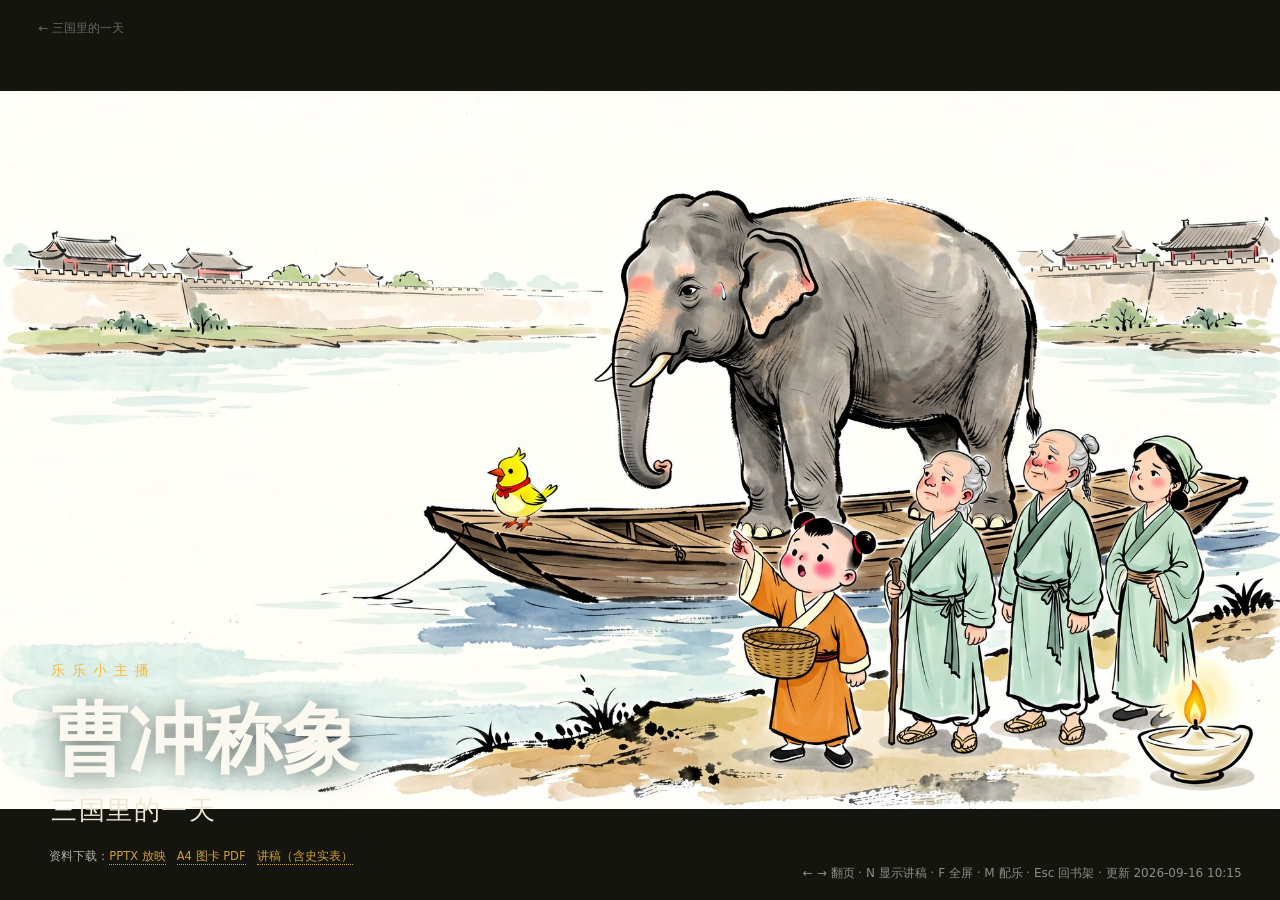
==== s/caochong/index.html @ e48a62f7 "feat: 上架《曹冲称象》12 页（三国里的一天 第 3 本） - 12 页 2K 插图 + 大屏放映 PPTX（4.4MB）+ A4 图卡 PDF（5.8MB）+ 讲稿（含史实表与争议附录） - " ====
<!DOCTYPE html>
<html lang="zh-CN">
<head>
<meta charset="utf-8">
<meta name="viewport" content="width=device-width,initial-scale=1,viewport-fit=cover">
<title>曹冲称象 · 三国里的一天</title>
<meta name="description" content="一头大象有多重？大人们一个一个摇头，一个五六岁的小孩站出来说：我有办法。">
<meta property="og:title" content="曹冲称象 · 三国里的一天">
<meta property="og:description" content="一头大象有多重？大人们一个一个摇头，一个五六岁的小孩站出来说：我有办法。">
<meta property="og:image" content="pages/01-cover.jpg">
<link rel="stylesheet" href="../../assets/series.css">
<link rel="stylesheet" href="../../assets/deck.css">
</head>
<body class="notes-off">
<a class="home" href="../../">三国里的一天</a>
<div class="rail" id="rail"></div>
<div id="stage">
<div class="slide" data-n="1"><img src="pages/01-cover.jpg" alt="封面" decoding="async"><div class="titlecard"><div class="kicker">乐乐小主播</div><h1>曹冲称象</h1><div class="sub">三国里的一天</div></div></div>
<div class="slide" data-n="2"><img src="pages/02-southern-forest.jpg" alt="大象本来住在我们这里" decoding="async"><div class="cap"><h2><span class="n">02</span>大象本来住在我们这里</h2></div><div class="notes"><div class="cue">动作提示：手往南边指</div><div class="say">很久很久以前，大象就住在我们这片土地上。后来天气变冷了，人也越来越多，它们就一路往南搬，搬到了又暖又有水的地方。</div></div></div>
<div class="slide" data-n="3"><img src="pages/03-imagine.jpg" alt="想象这个词" decoding="async"><div class="cap"><h2><span class="n">03</span>想象这个词</h2></div><div class="notes"><div class="cue">动作提示：手指点点太阳穴，做“想”的样子</div><div class="say">到战国的时候，北方人已经很少见到活着的大象了——只能对着象骨头，照着图画去猜它长什么样。「想象」这个词，就是这么来的。</div></div></div>
<div class="slide" data-n="4"><img src="pages/04-sun-quan-sends.jpg" alt="孙权送象" decoding="async"><div class="cap"><h2><span class="n">04</span>孙权送象</h2></div><div class="notes"><div class="cue">动作提示：手往前一送</div><div class="say">江东有个年轻人叫孙权，他刚接手哥哥留下的地方。他想跟北方的曹操交个朋友，就派人送去一头大象。</div></div></div>
<div class="slide" data-n="5"><img src="pages/05-capital-stir.jpg" alt="许都炸开了锅" decoding="async"><div class="cap"><h2><span class="n">05</span>许都炸开了锅</h2></div><div class="notes"><div class="cue">动作提示：踮脚、仰头，做出看稀奇的样子</div><div class="say">一头大象从南边来——许都炸开了锅！有人比个子，有人踮脚看它的鼻子，有人嘀咕：它一顿得吃多少啊？</div></div></div>
<div class="slide" data-n="6"><img src="pages/06-how-heavy.jpg" alt="曹操的问题" decoding="async"><div class="cap"><h2><span class="n">06</span>曹操的问题</h2></div><div class="notes"><div class="cue">动作提示：摊手提问</div><div class="say">曹操也来看这头大象了。他围着它转了一圈，问了一个大家都答不上来的问题：「它到底有多重？」</div></div></div>
<div class="slide" data-n="7"><img src="pages/07-four-shake-heads.jpg" alt="大人们都摇头" decoding="async"><div class="cap"><h2><span class="n">07</span>大人们都摇头</h2></div><div class="notes"><div class="cue">动作提示：每说一个数摇一次头</div><div class="say">一、二、三、四……大人们一个一个摇头。那时候没有那么大的秤，谁也没办法。</div></div></div>
<div class="slide" data-n="8"><img src="pages/08-boy-speaks.jpg" alt="我有办法" decoding="async"><div class="cap"><h2><span class="n">08</span>我有办法</h2></div><div class="notes"><div class="cue">动作提示：举起一只手，声音亮一点</div><div class="say">这时候，一个小孩子站出来了。他叫曹冲，才五六岁。他说：「我有办法！」</div></div></div>
<div class="slide" data-n="9"><img src="pages/09-elephant-on-boat.jpg" alt="把大象请上船" decoding="async"><div class="cap"><h2><span class="n">09</span>把大象请上船</h2></div><div class="notes"><div class="cue">动作提示：手往下压，做船下沉的样子</div><div class="say">第一步：把大象请上船。船沉下去了，他在船舷上画一条线。</div></div></div>
<div class="slide" data-n="10"><img src="pages/10-swap-stones.jpg" alt="换成石头" decoding="async"><div class="cap"><h2><span class="n">10</span>换成石头</h2></div><div class="notes"><div class="cue">动作提示：一块一块数着装</div><div class="say">第二步：大象下船，换成石头。一块、两块、三块……搬到船又沉到那条线一样高。</div></div></div>
<div class="slide" data-n="11"><img src="pages/11-weigh-stones.jpg" alt="称石头" decoding="async"><div class="cap"><h2><span class="n">11</span>称石头</h2></div><div class="notes"><div class="cue">动作提示：双手一摊，像揭晓答案</div><div class="say">第三步：把石头称一称——石头有多重，大象就有多重！</div></div></div>
<div class="slide" data-n="12"><img src="pages/12-you-can-too.jpg" alt="你也能称大象" decoding="async"><div class="cap"><h2><span class="n">12</span>你也能称大象</h2></div><div class="notes"><div class="cue">动作提示：面向小朋友，摊开手邀请</div><div class="say">后来的人都在讲这件事。其实你也能称大象：拿个水盆、一只玩具船、几枚硬币，试试看！</div></div></div>
</div>
<div class="hint" id="hint">← → 翻页 · N 显示讲稿 · F 全屏 · M 配乐 · Esc 回书架 · 更新 2026-09-16 10:15</div>
<div class="bgm on" id="bgm">♪ 配乐：开（按 M 关）</div>
<dl class="dl" id="dl">资料下载：</dl>
<script>
window.STORY = {
  "slug": "caochong",
  "title": "曹冲称象",
  "subtitle": "三国里的一天",
  "series": "三国里的一天",
  "home": "../../",
  "homeLabel": "三国里的一天",
  "bgm": [],
  "downloads": [
    {
      "file": "downloads/曹冲称象-大屏放映.pptx",
      "label": "PPTX 放映"
    },
    {
      "file": "downloads/图卡-A4打印版.pdf",
      "label": "A4 图卡 PDF"
    },
    {
      "file": "downloads/讲稿-曹冲称象.md",
      "label": "讲稿（含史实表）"
    }
  ]
};
</script>
<script src="../../assets/deck.js"></script>
</body>
</html>
---- assets/series.css ----
/* 《三国里的一天》系列 · 共用设计令牌与基础重置
   所有页面（书架 / 放映页）都先加载这个文件，再加载各自的样式。 */

:root {
  --ink: #2B2B28;
  --paper: #FBF8F0;
  --gold: #F5B93B;        /* 系列主色：一盏灯的暖黄 */
  --celadon: #8FA98F;
  --bg: #14150F;          /* 深墨底 */
  --card: #1c1d15;
  --line: #2c2e22;
  --muted: #8d8d80;
  --muted-2: #c4c0b1;
  --font: "Maple Mono NF CN", "PingFang SC", "Microsoft YaHei", system-ui, sans-serif;
}

* { box-sizing: border-box; -webkit-tap-highlight-color: transparent; }

body { font-family: var(--font); }

a { -webkit-tap-highlight-color: transparent; }
---- assets/deck.css ----
/* 放映页样式（从 liubei-life/scripts/build_web_deck.py 内嵌样式抽出，逐条一致） */

html,body { margin:0; height:100%; background:var(--bg); color:var(--paper); overflow:hidden; }
#stage { position:fixed; inset:0; display:grid; place-items:center; }
.slide { position:absolute; inset:0; display:none; place-items:center; }
.slide.on { display:grid; }
.slide img { width:100%; height:100%; object-fit:contain; background:var(--bg); }
.cap { position:absolute; left:0; right:0; bottom:0; padding:2.2vh 3vw 3.2vh;
  background:linear-gradient(to top, rgba(20,21,15,.86), rgba(20,21,15,0)); pointer-events:none; }
.cap h2 { margin:0 0 .35em; font-size:clamp(16px,2.5vw,34px); font-weight:700; letter-spacing:.04em; }
.cap h2 .n { color:var(--gold); font-weight:400; margin-right:.5em; font-size:.8em; }
.notes { position:absolute; left:0; right:0; bottom:0; padding:3vh 4vw 4vh; max-height:56vh;
  overflow:auto; background:rgba(20,21,15,.93); border-top:2px solid var(--gold); line-height:1.85;
  font-size:clamp(13px,1.6vw,22px); display:none; }
.notes.on { display:block; }
.notes .cue { color:var(--gold); margin-bottom:.7em; font-size:.88em; }
.notes .say { color:var(--paper); }
body.notes-off .cap { display:block; }
body.notes-on  .cap { display:none; }

/* 封面页：标题卡叠在画面左下角（不渲染 .cap，避免压住副标题） */
.titlecard { position:absolute; left:4vw; bottom:8vh; text-align:left; pointer-events:none; }
.titlecard .kicker { color:var(--gold); letter-spacing:.5em; font-size:clamp(11px,1.1vw,17px); }
.titlecard h1 { margin:.25em 0 0; font-size:clamp(30px,6vw,96px); line-height:1.06;
  text-shadow:0 2px 24px rgba(20,21,15,.55); }
.titlecard .sub { margin-top:.5em; font-size:clamp(14px,2vw,32px); color:#EFE6D2; letter-spacing:.06em; }

.rail { position:fixed; left:0; right:0; top:0; height:3.5vh; display:flex; gap:6px;
  align-items:center; justify-content:center; padding:0 3vw; z-index:5; opacity:0; transition:opacity .25s; }
.rail.show, .rail:hover { opacity:1; }
.dot { flex:0 0 auto; width:9px; height:9px; border-radius:50%; background:#5a5a4e; cursor:pointer;
  border:0; padding:0; }
.dot.on { background:var(--gold); transform:scale(1.35); }

.hint { position:fixed; right:3vw; bottom:2vh; font-size:12px; color:var(--muted); z-index:5;
  opacity:0; transition:opacity .3s; }
.hint.show { opacity:1; }

/* 资料下载：只在封面显示（由 deck.js 控制 .on） */
.dl { position:fixed; left:3vw; bottom:2vh; font-size:11.5px; color:#cfcabc; z-index:6;
  display:none; opacity:.85; transition:opacity .25s;
  background:rgba(20,21,15,.62); padding:.5em .95em; border-radius:9px; }
.dl.on { display:block; }
.dl:hover { opacity:1; }
.dl a { color:var(--gold); text-decoration:none; border-bottom:1px dotted currentColor;
  margin-right:.95em; display:inline-block; transition:transform .15s; }
/* 悬停：不改颜色（浅色字在浅色画面上看不清），改为放大 + 加粗 */
.dl a:hover { color:var(--gold); font-weight:700; transform:scale(1.15); border-bottom-style:solid; }

/* 配乐开关（默认开；被浏览器策略拦下时显示“待开启”） */
.bgm { position:fixed; right:3vw; top:2.2vh; font-size:12px; color:var(--muted); z-index:7;
  cursor:pointer; user-select:none; opacity:.7; transition:opacity .25s, color .25s; }
.bgm:hover { opacity:1; }
.bgm.on { color:var(--gold); opacity:1; }

/* 返回书架 */
.home { position:fixed; left:3vw; top:2.2vh; font-size:12px; color:var(--muted); z-index:7;
  text-decoration:none; opacity:.7; transition:opacity .25s, color .25s; }
.home:hover { opacity:1; color:var(--gold); }

@media print {
  html,body { background:#fff; overflow:visible; height:auto; }
  #stage { position:static; display:block; }
  .slide { position:static; display:block !important; page-break-after:always; height:100vh; }
  .slide img { height:100vh; }
  .rail,.hint,.notes,.dl,.bgm,.home { display:none !important; }
}
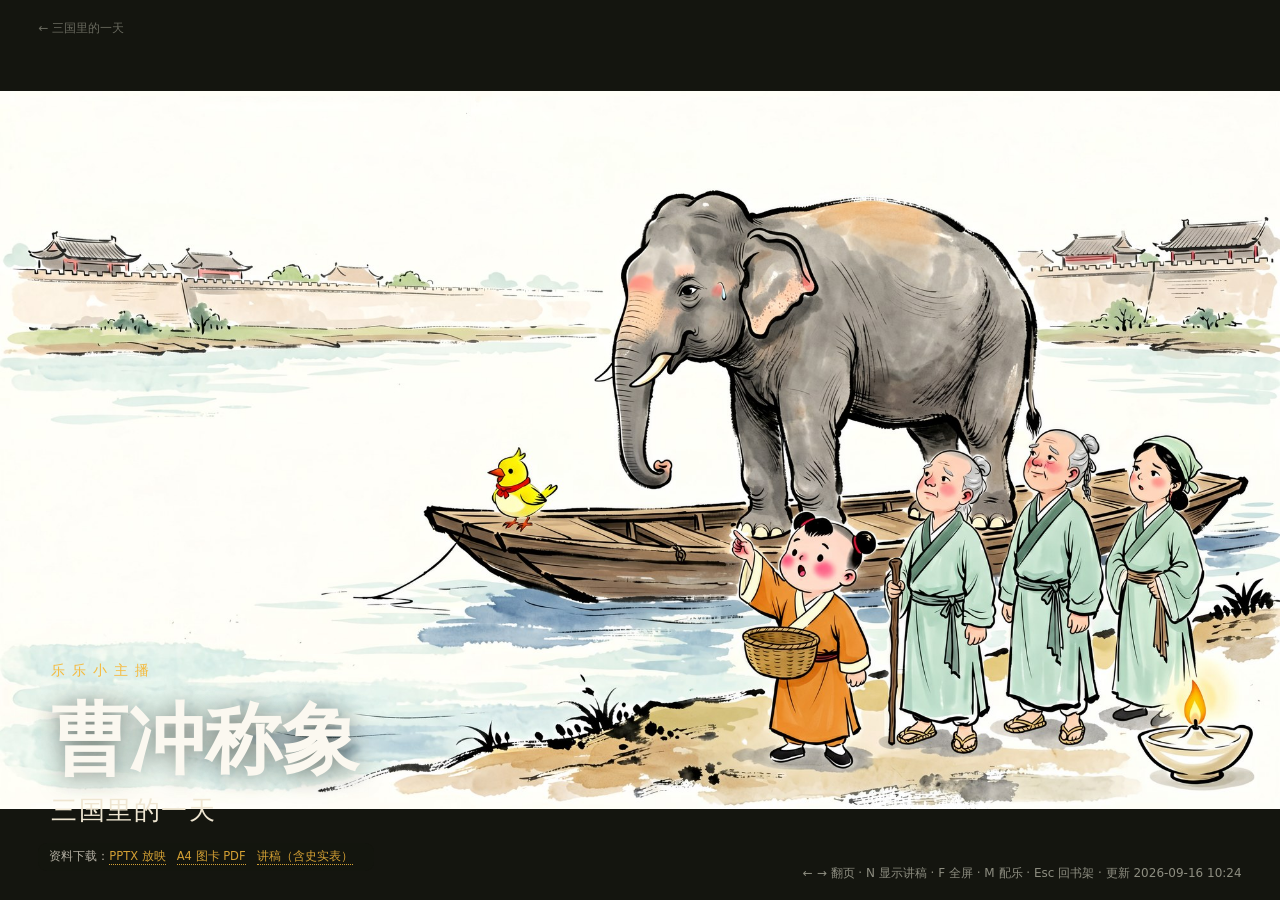
==== commit aa1e466c: "fix(caochong): 重出 P6（四官员误画成小孩→成年男性）与 P9（船舷水位记号缺失） P9 的船舷记号线是全书核心道具，首版未画出，重出后质检确认存在； P6 首版四位官员被画成四个小孩" ====
--- a/s/caochong/index.html
+++ b/s/caochong/index.html
@@ -28,7 +28,7 @@
 <div class="slide" data-n="11"><img src="pages/11-weigh-stones.jpg" alt="称石头" decoding="async"><div class="cap"><h2><span class="n">11</span>称石头</h2></div><div class="notes"><div class="cue">动作提示：双手一摊，像揭晓答案</div><div class="say">第三步：把石头称一称——石头有多重，大象就有多重！</div></div></div>
 <div class="slide" data-n="12"><img src="pages/12-you-can-too.jpg" alt="你也能称大象" decoding="async"><div class="cap"><h2><span class="n">12</span>你也能称大象</h2></div><div class="notes"><div class="cue">动作提示：面向小朋友，摊开手邀请</div><div class="say">后来的人都在讲这件事。其实你也能称大象：拿个水盆、一只玩具船、几枚硬币，试试看！</div></div></div>
 </div>
-<div class="hint" id="hint">← → 翻页 · N 显示讲稿 · F 全屏 · M 配乐 · Esc 回书架 · 更新 2026-09-16 10:15</div>
+<div class="hint" id="hint">← → 翻页 · N 显示讲稿 · F 全屏 · M 配乐 · Esc 回书架 · 更新 2026-09-16 10:24</div>
 <div class="bgm on" id="bgm">♪ 配乐：开（按 M 关）</div>
 <dl class="dl" id="dl">资料下载：</dl>
 <script>
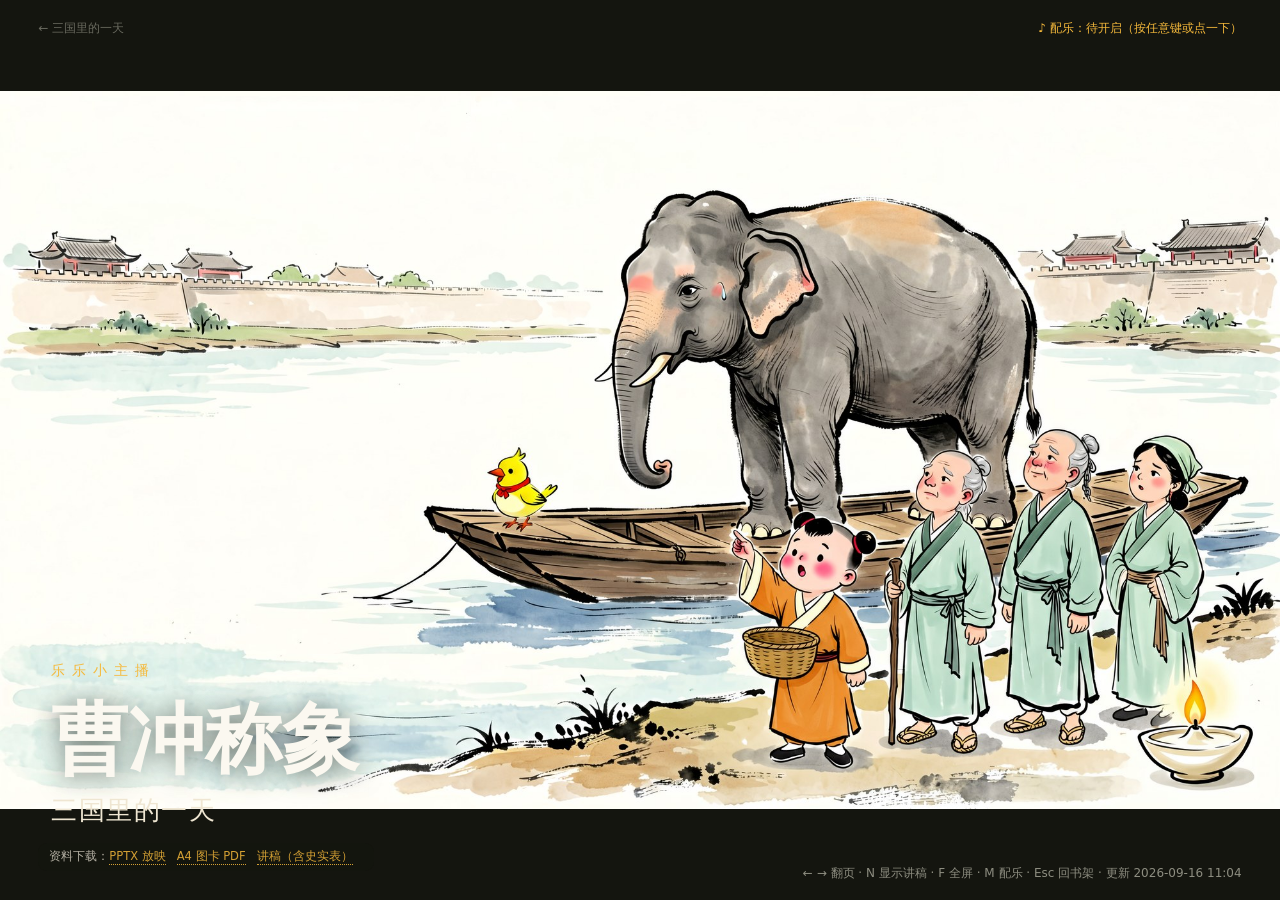
==== commit 7dba8b0a: "feat(bgm): 三本配乐全部换成真曲子（Pixabay 免版权，实测筛选） - 5 首床底共享在 site/assets/audio/，三本复用不重复占体积（合计 11.4MB） - 每首加工成" ====
--- a/s/caochong/index.html
+++ b/s/caochong/index.html
@@ -28,7 +28,7 @@
 <div class="slide" data-n="11"><img src="pages/11-weigh-stones.jpg" alt="称石头" decoding="async"><div class="cap"><h2><span class="n">11</span>称石头</h2></div><div class="notes"><div class="cue">动作提示：双手一摊，像揭晓答案</div><div class="say">第三步：把石头称一称——石头有多重，大象就有多重！</div></div></div>
 <div class="slide" data-n="12"><img src="pages/12-you-can-too.jpg" alt="你也能称大象" decoding="async"><div class="cap"><h2><span class="n">12</span>你也能称大象</h2></div><div class="notes"><div class="cue">动作提示：面向小朋友，摊开手邀请</div><div class="say">后来的人都在讲这件事。其实你也能称大象：拿个水盆、一只玩具船、几枚硬币，试试看！</div></div></div>
 </div>
-<div class="hint" id="hint">← → 翻页 · N 显示讲稿 · F 全屏 · M 配乐 · Esc 回书架 · 更新 2026-09-16 10:24</div>
+<div class="hint" id="hint">← → 翻页 · N 显示讲稿 · F 全屏 · M 配乐 · Esc 回书架 · 更新 2026-09-16 11:04</div>
 <div class="bgm on" id="bgm">♪ 配乐：开（按 M 关）</div>
 <dl class="dl" id="dl">资料下载：</dl>
 <script>
@@ -39,7 +39,29 @@
   "series": "三国里的一天",
   "home": "../../",
   "homeLabel": "三国里的一天",
-  "bgm": [],
+  "bgm": [
+    {
+      "from": 1,
+      "to": 5,
+      "src": "../../assets/audio/theme-warm.mp3",
+      "vol": 0.35,
+      "note": "暖：封面 → 大象住在哪 → 想象 → 孙权送象 → 许都炸锅"
+    },
+    {
+      "from": 6,
+      "to": 7,
+      "src": "../../assets/audio/theme-dark.mp3",
+      "vol": 0.24,
+      "note": "沉：曹操的问题 → 大人们都摇头（最低）"
+    },
+    {
+      "from": 8,
+      "to": 12,
+      "src": "../../assets/audio/theme-bright.mp3",
+      "vol": 0.28,
+      "note": "扬：我有办法 → 上船 → 换石头 → 称石头 → 你也能试（收尾转轻）"
+    }
+  ],
   "downloads": [
     {
       "file": "downloads/曹冲称象-大屏放映.pptx",
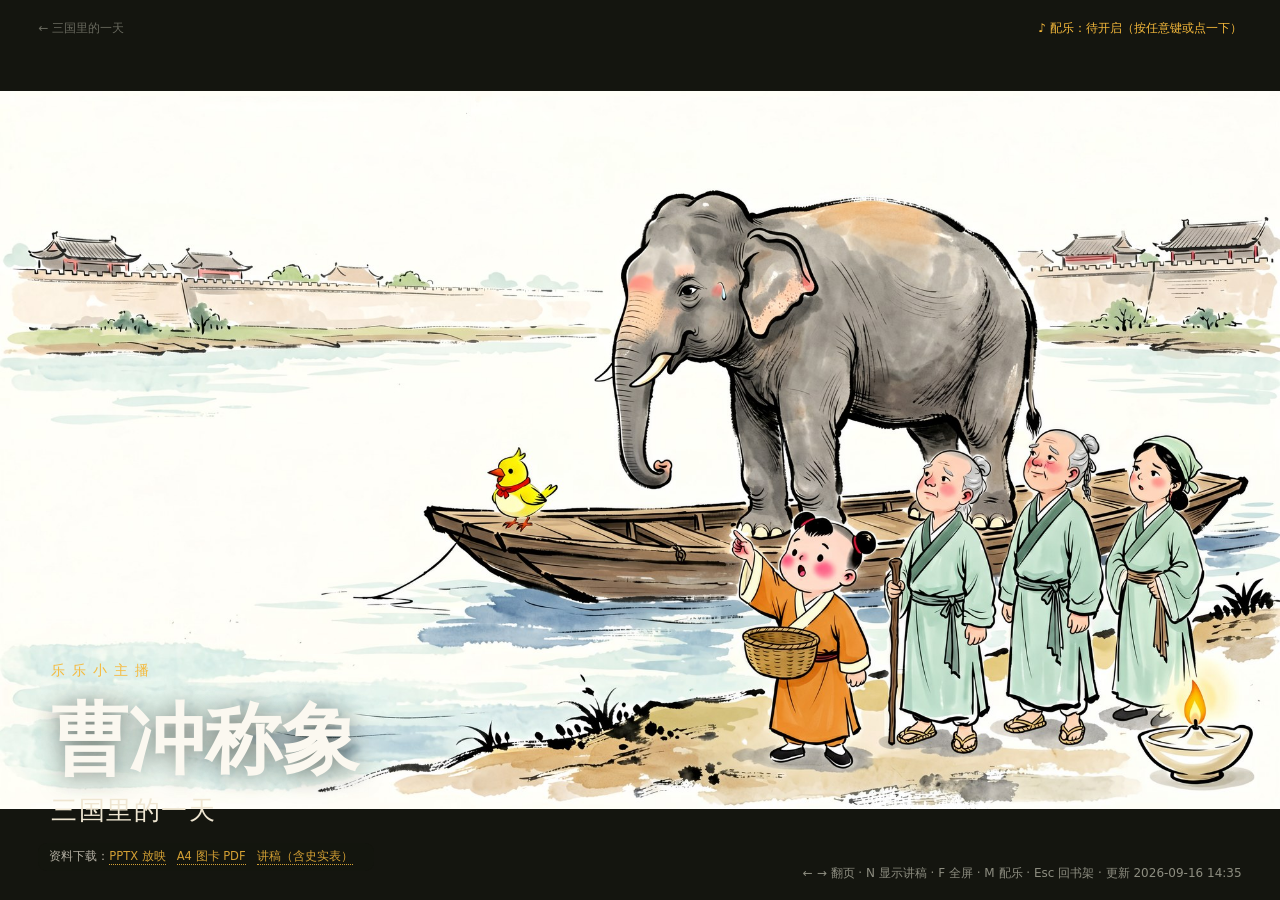
==== commit 835e6a58: "feat(bgm): 换用你指定的两首 + 旧两首转入曲库 - theme-tense ← Suspense Musical Transition - Let the show begin (ET11" ====
--- a/s/caochong/index.html
+++ b/s/caochong/index.html
@@ -28,7 +28,7 @@
 <div class="slide" data-n="11"><img src="pages/11-weigh-stones.jpg" alt="称石头" decoding="async"><div class="cap"><h2><span class="n">11</span>称石头</h2></div><div class="notes"><div class="cue">动作提示：双手一摊，像揭晓答案</div><div class="say">第三步：把石头称一称——石头有多重，大象就有多重！</div></div></div>
 <div class="slide" data-n="12"><img src="pages/12-you-can-too.jpg" alt="你也能称大象" decoding="async"><div class="cap"><h2><span class="n">12</span>你也能称大象</h2></div><div class="notes"><div class="cue">动作提示：面向小朋友，摊开手邀请</div><div class="say">后来的人都在讲这件事。其实你也能称大象：拿个水盆、一只玩具船、几枚硬币，试试看！</div></div></div>
 </div>
-<div class="hint" id="hint">← → 翻页 · N 显示讲稿 · F 全屏 · M 配乐 · Esc 回书架 · 更新 2026-09-16 11:04</div>
+<div class="hint" id="hint">← → 翻页 · N 显示讲稿 · F 全屏 · M 配乐 · Esc 回书架 · 更新 2026-09-16 14:35</div>
 <div class="bgm on" id="bgm">♪ 配乐：开（按 M 关）</div>
 <dl class="dl" id="dl">资料下载：</dl>
 <script>
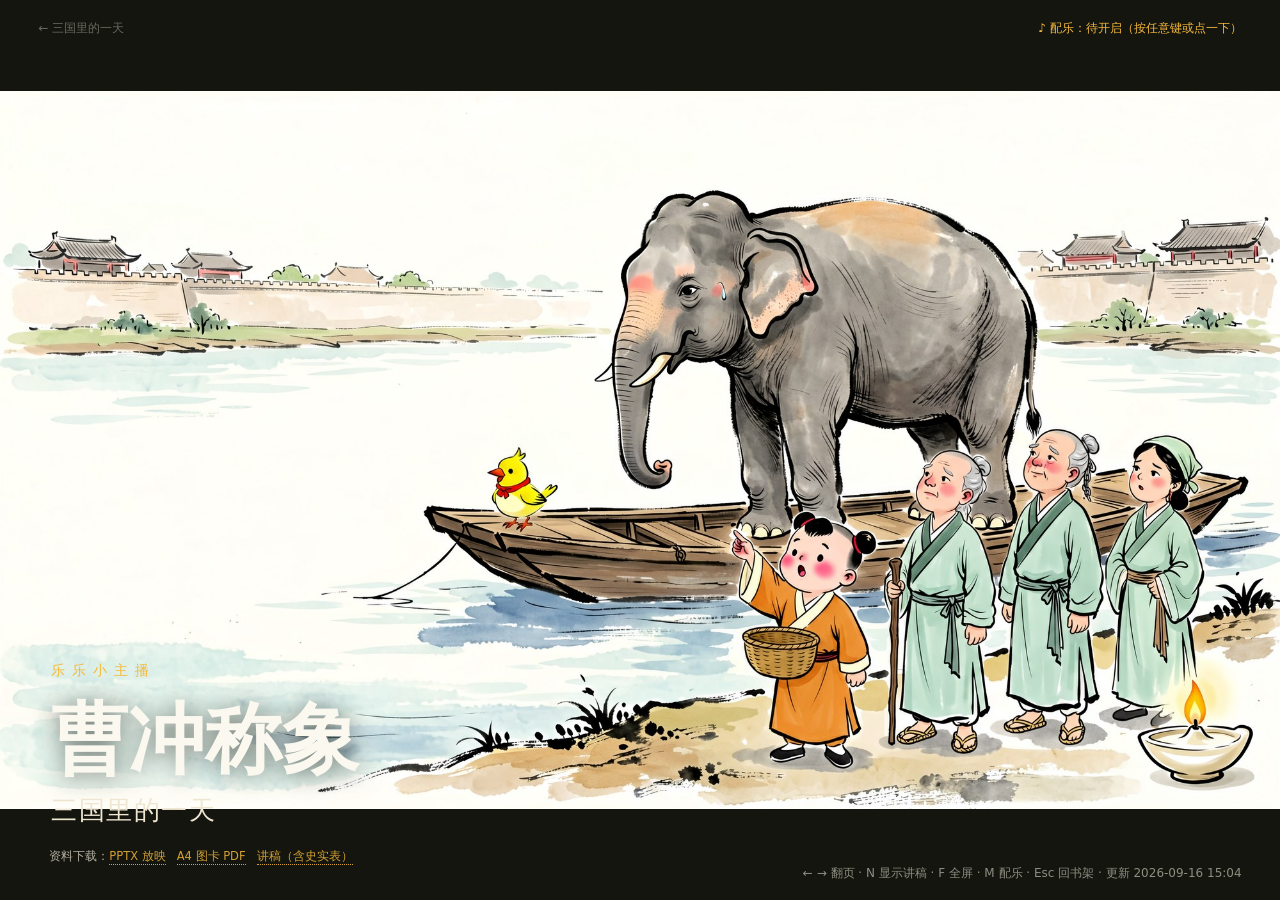
==== commit 76cef8c5: "feat(caochong): A4 图卡改为图文同页练习卡（3 页） - 原 12 页纯大图版不适合练习 presentation（图文分离） - 新：A4 竖版 3 页，每页 4 行，行内左图右文" ====
--- a/s/caochong/index.html
+++ b/s/caochong/index.html
@@ -28,7 +28,7 @@
 <div class="slide" data-n="11"><img src="pages/11-weigh-stones.jpg" alt="称石头" decoding="async"><div class="cap"><h2><span class="n">11</span>称石头</h2></div><div class="notes"><div class="cue">动作提示：双手一摊，像揭晓答案</div><div class="say">第三步：把石头称一称——石头有多重，大象就有多重！</div></div></div>
 <div class="slide" data-n="12"><img src="pages/12-you-can-too.jpg" alt="你也能称大象" decoding="async"><div class="cap"><h2><span class="n">12</span>你也能称大象</h2></div><div class="notes"><div class="cue">动作提示：面向小朋友，摊开手邀请</div><div class="say">后来的人都在讲这件事。其实你也能称大象：拿个水盆、一只玩具船、几枚硬币，试试看！</div></div></div>
 </div>
-<div class="hint" id="hint">← → 翻页 · N 显示讲稿 · F 全屏 · M 配乐 · Esc 回书架 · 更新 2026-09-16 14:35</div>
+<div class="hint" id="hint">← → 翻页 · N 显示讲稿 · F 全屏 · M 配乐 · Esc 回书架 · 更新 2026-09-16 15:04</div>
 <div class="bgm on" id="bgm">♪ 配乐：开（按 M 关）</div>
 <dl class="dl" id="dl">资料下载：</dl>
 <script>
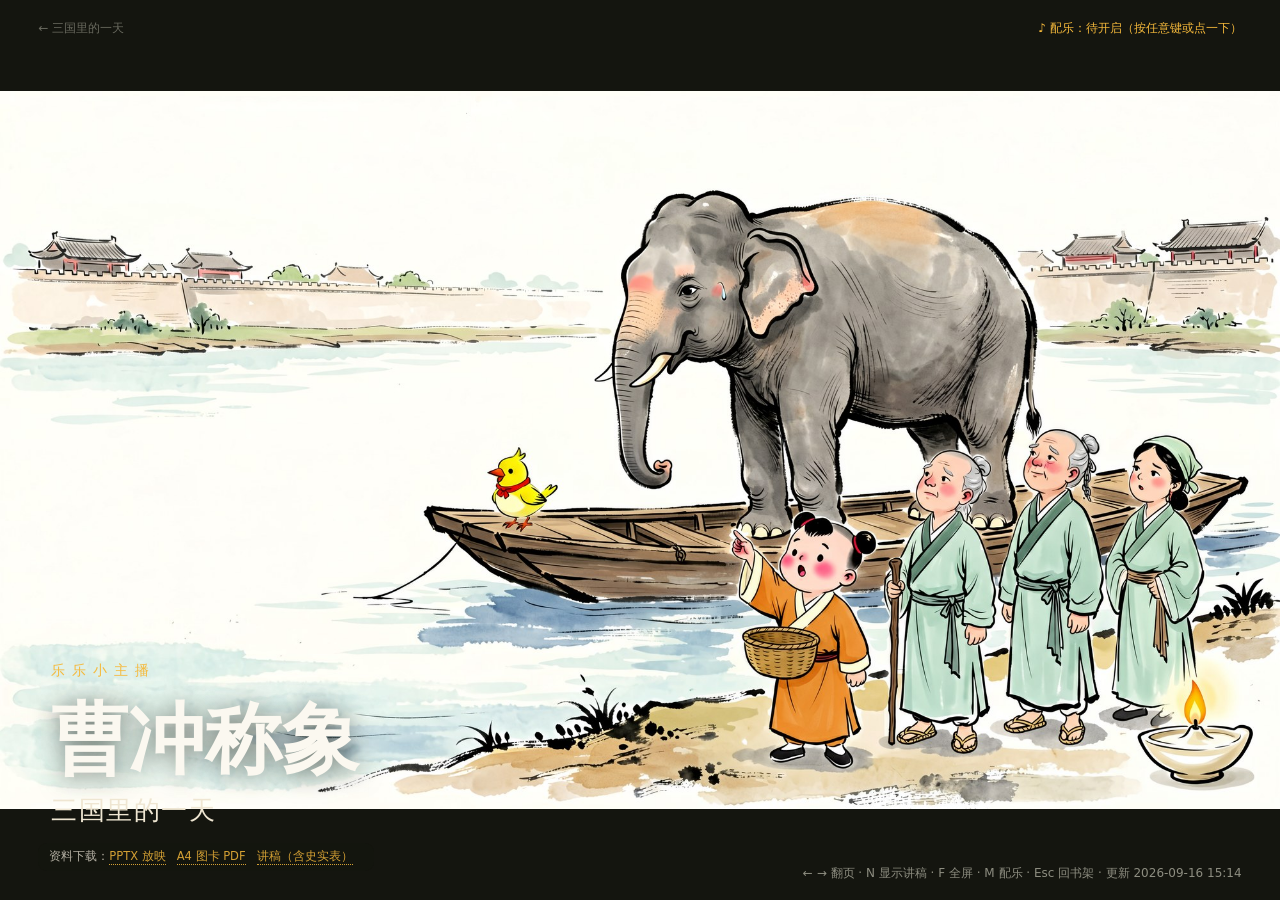
==== commit 6c54e4d3: "feat(cards): 三本图卡统一改为图文同页练习卡（各 3 页） 新增通用工具 tools/build_print_cards.py，每本一个讲稿解析器（三本讲稿格式互不相同） - 曹冲称象 1" ====
--- a/s/caochong/index.html
+++ b/s/caochong/index.html
@@ -28,7 +28,7 @@
 <div class="slide" data-n="11"><img src="pages/11-weigh-stones.jpg" alt="称石头" decoding="async"><div class="cap"><h2><span class="n">11</span>称石头</h2></div><div class="notes"><div class="cue">动作提示：双手一摊，像揭晓答案</div><div class="say">第三步：把石头称一称——石头有多重，大象就有多重！</div></div></div>
 <div class="slide" data-n="12"><img src="pages/12-you-can-too.jpg" alt="你也能称大象" decoding="async"><div class="cap"><h2><span class="n">12</span>你也能称大象</h2></div><div class="notes"><div class="cue">动作提示：面向小朋友，摊开手邀请</div><div class="say">后来的人都在讲这件事。其实你也能称大象：拿个水盆、一只玩具船、几枚硬币，试试看！</div></div></div>
 </div>
-<div class="hint" id="hint">← → 翻页 · N 显示讲稿 · F 全屏 · M 配乐 · Esc 回书架 · 更新 2026-09-16 15:04</div>
+<div class="hint" id="hint">← → 翻页 · N 显示讲稿 · F 全屏 · M 配乐 · Esc 回书架 · 更新 2026-09-16 15:14</div>
 <div class="bgm on" id="bgm">♪ 配乐：开（按 M 关）</div>
 <dl class="dl" id="dl">资料下载：</dl>
 <script>
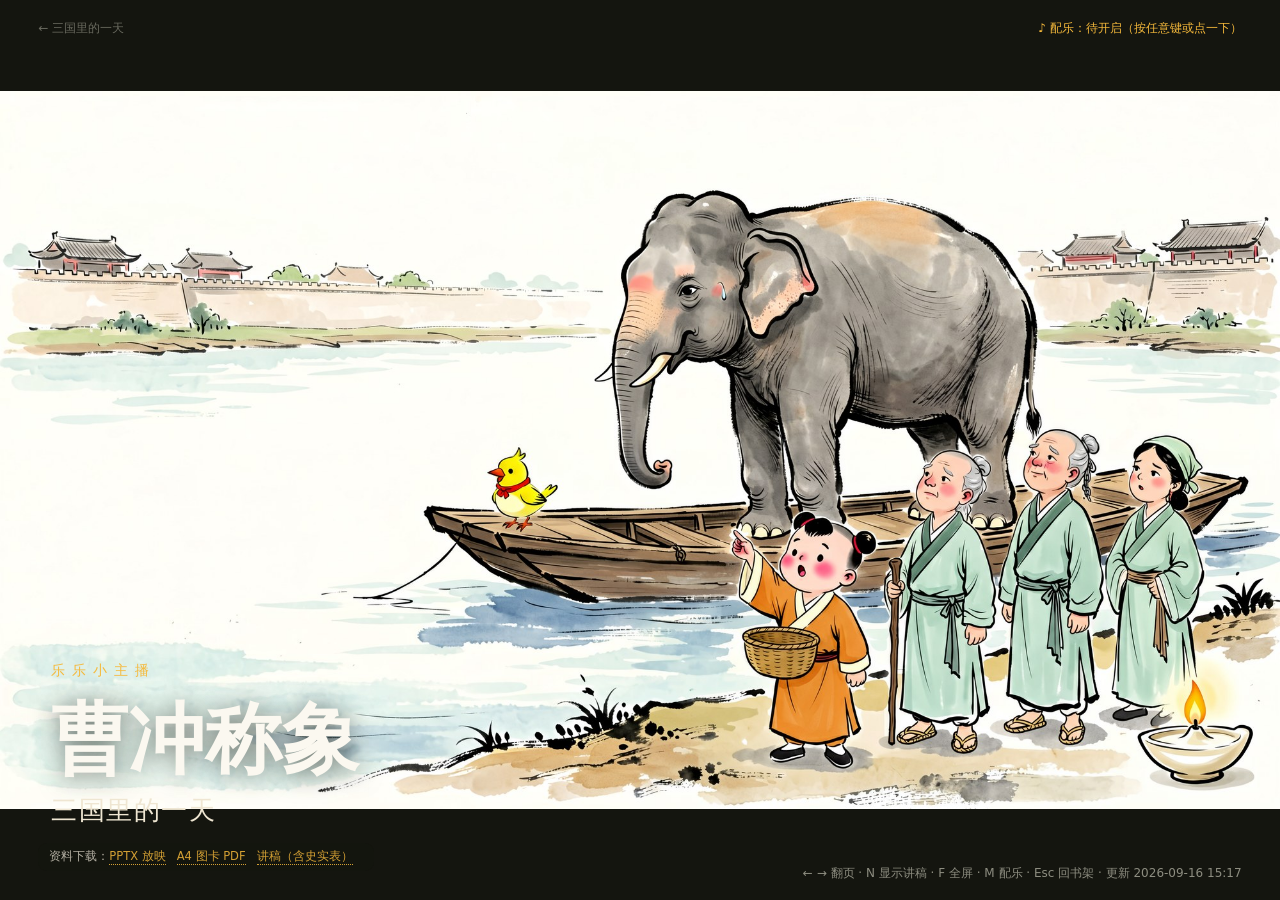
==== commit 9ab8369d: "fix(cards): 刘备站内打印卡仍为旧版 —— 构建器优先取 web/downloads/ build_site.collect_downloads 的查找顺序是 web/downloads/ " ====
--- a/s/caochong/index.html
+++ b/s/caochong/index.html
@@ -28,7 +28,7 @@
 <div class="slide" data-n="11"><img src="pages/11-weigh-stones.jpg" alt="称石头" decoding="async"><div class="cap"><h2><span class="n">11</span>称石头</h2></div><div class="notes"><div class="cue">动作提示：双手一摊，像揭晓答案</div><div class="say">第三步：把石头称一称——石头有多重，大象就有多重！</div></div></div>
 <div class="slide" data-n="12"><img src="pages/12-you-can-too.jpg" alt="你也能称大象" decoding="async"><div class="cap"><h2><span class="n">12</span>你也能称大象</h2></div><div class="notes"><div class="cue">动作提示：面向小朋友，摊开手邀请</div><div class="say">后来的人都在讲这件事。其实你也能称大象：拿个水盆、一只玩具船、几枚硬币，试试看！</div></div></div>
 </div>
-<div class="hint" id="hint">← → 翻页 · N 显示讲稿 · F 全屏 · M 配乐 · Esc 回书架 · 更新 2026-09-16 15:14</div>
+<div class="hint" id="hint">← → 翻页 · N 显示讲稿 · F 全屏 · M 配乐 · Esc 回书架 · 更新 2026-09-16 15:17</div>
 <div class="bgm on" id="bgm">♪ 配乐：开（按 M 关）</div>
 <dl class="dl" id="dl">资料下载：</dl>
 <script>
